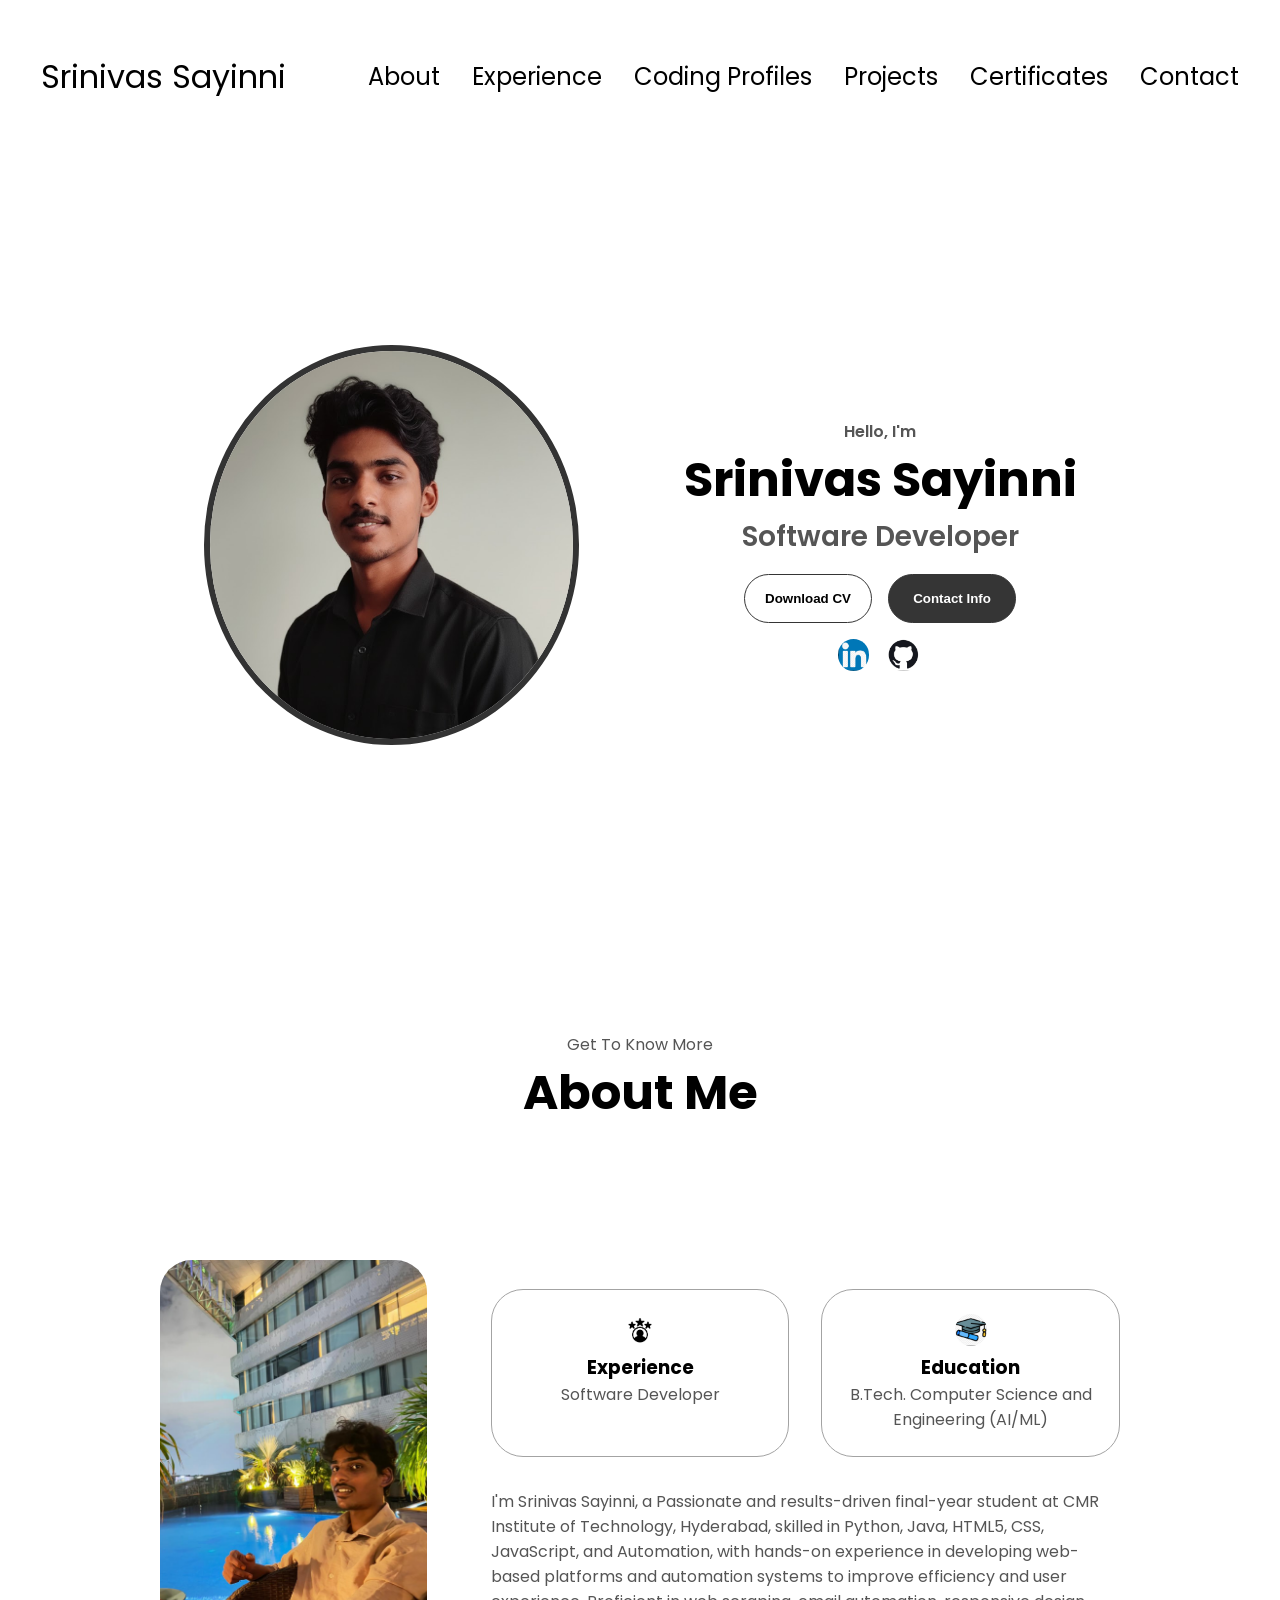
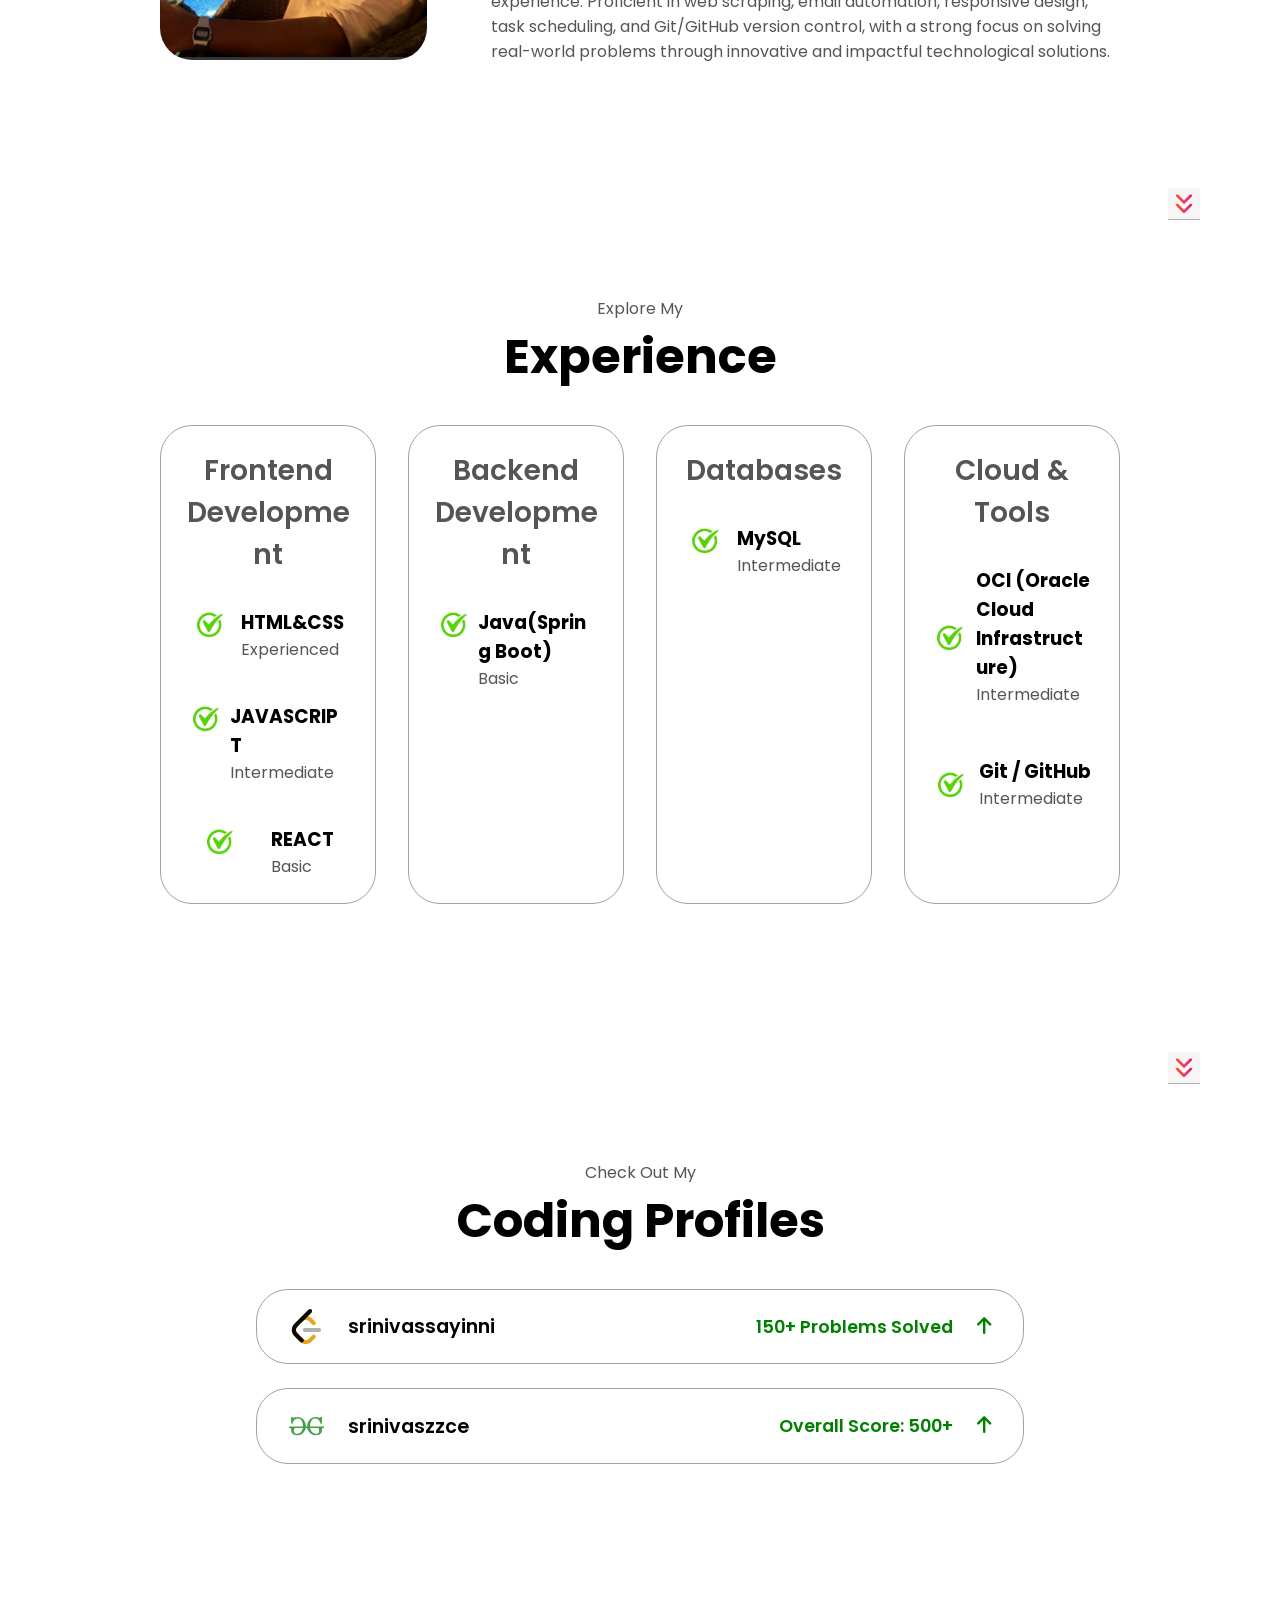
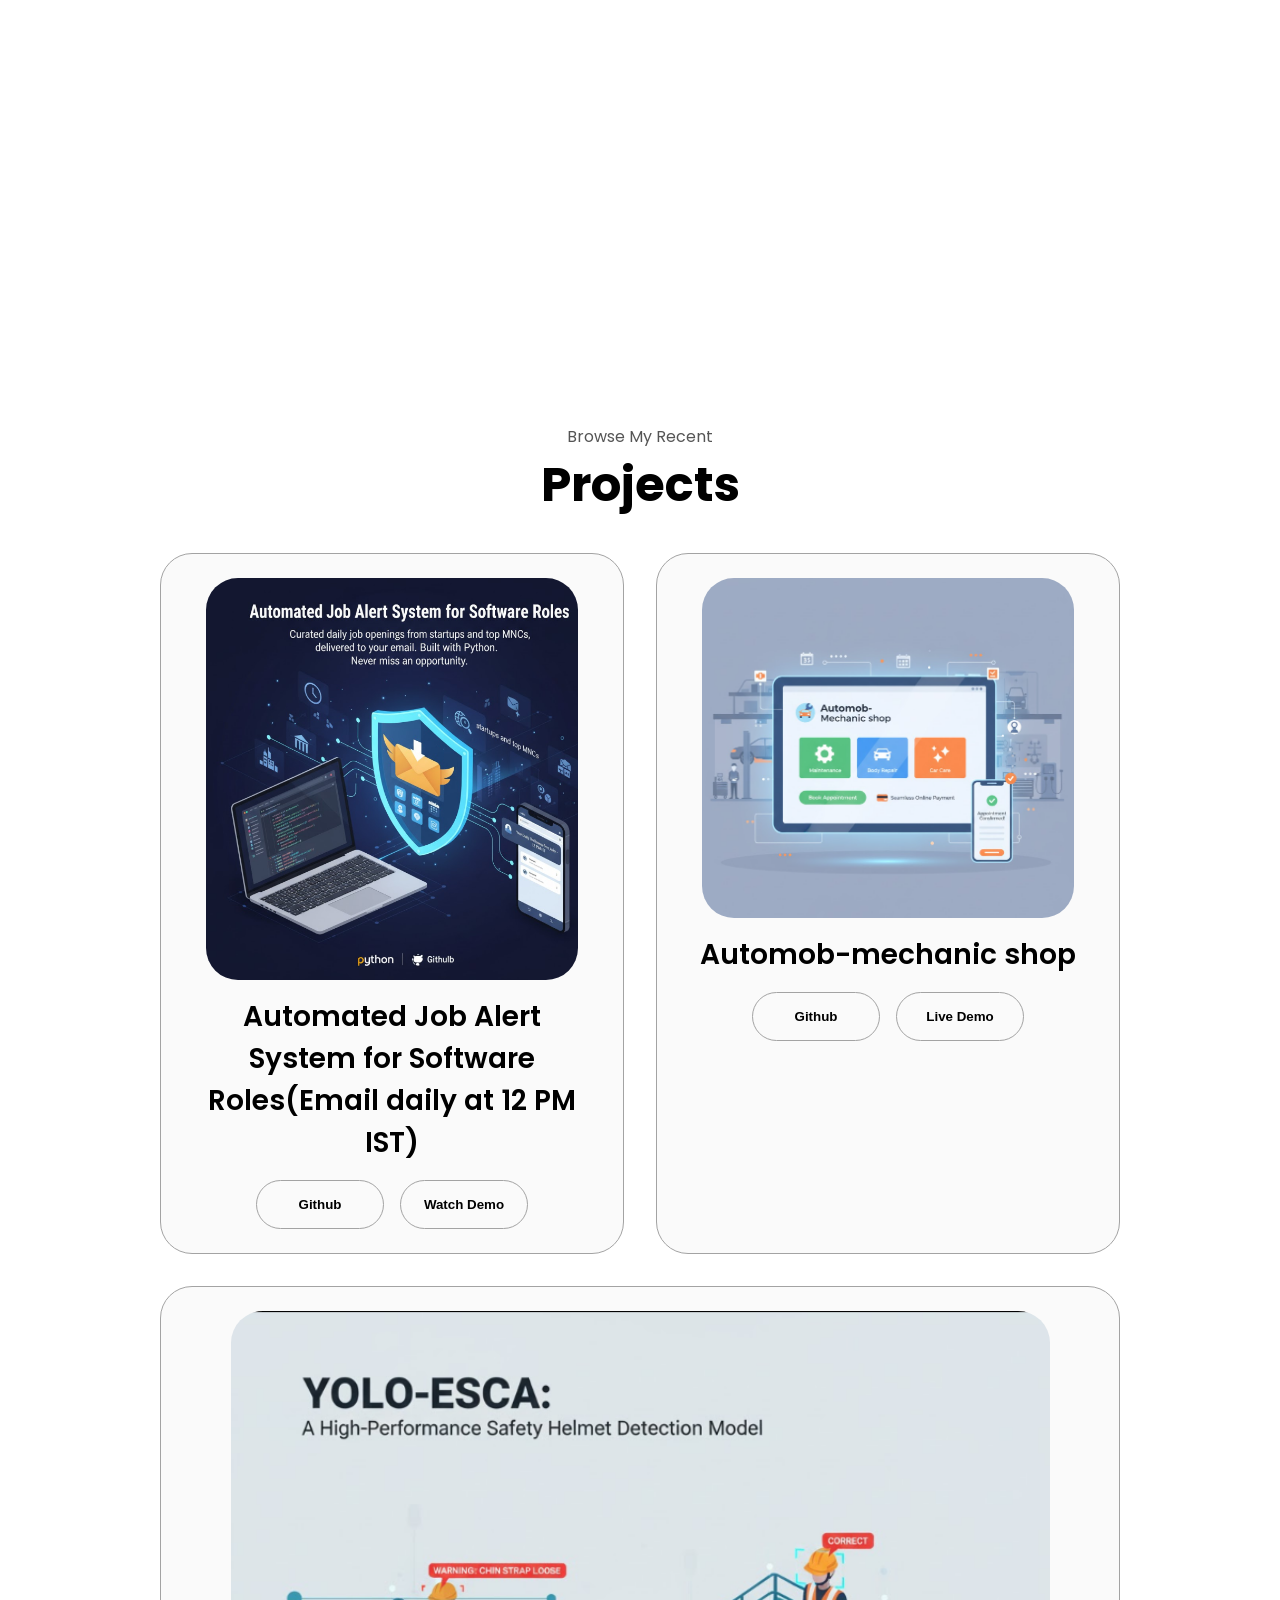
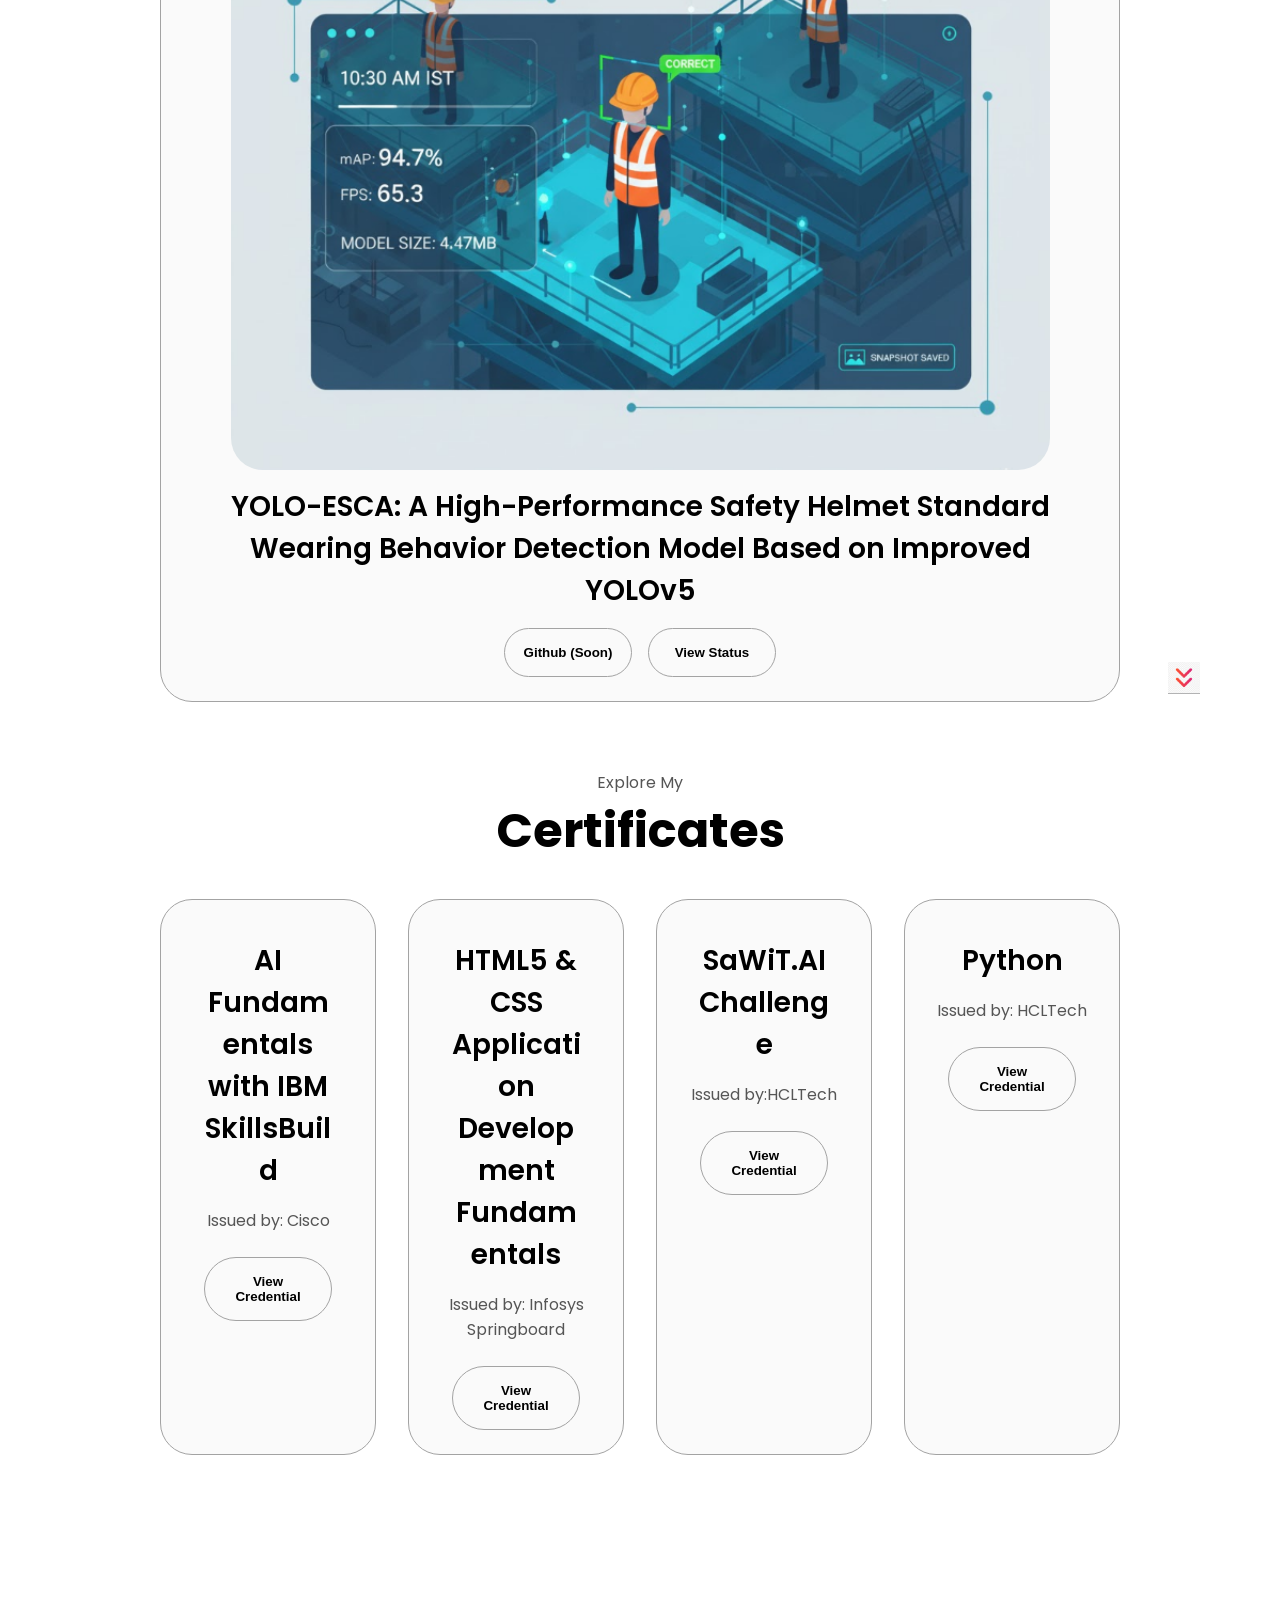
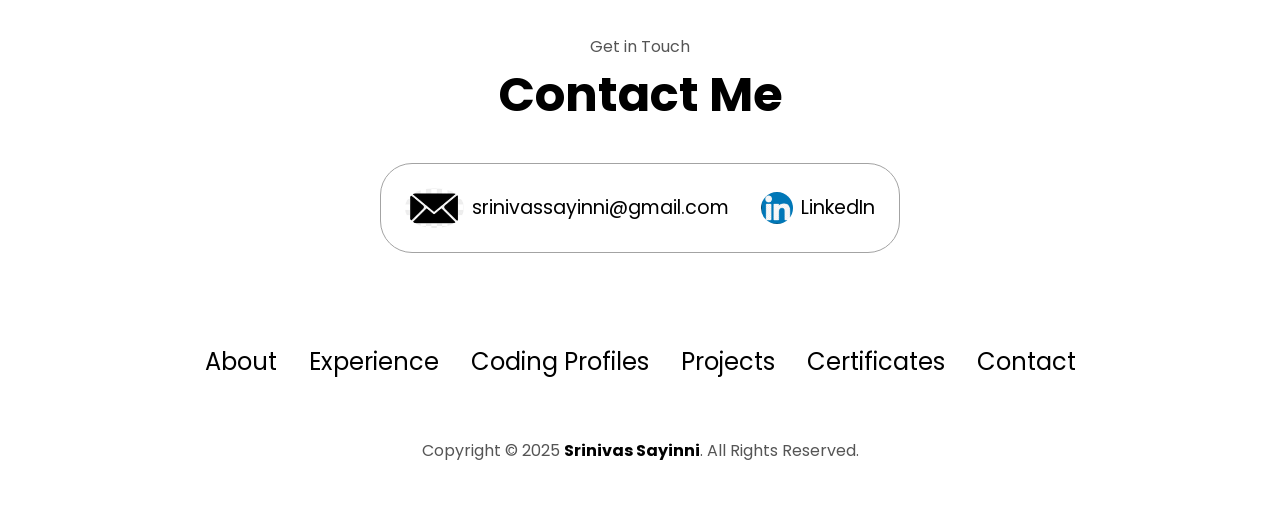
==== portfolio/index.html @ 42f96901 "Add files via upload" ====
<!DOCTYPE html>
<html lang="en">
  <head>
    <meta charset="UTF-8" />
    <meta http-equiv="X-UA-Compatible" content="IE=edge" />
    <meta name="viewport" content="width=device-width, initial-scale=1.0" />
    <title>My Portfolio</title>
    <link rel="stylesheet" href="style2.css" />
    <link rel="stylesheet" href="mediaqueries.css" />
    <link rel="stylesheet" href="https://cdnjs.cloudflare.com/ajax/libs/font-awesome/6.5.0/css/all.min.css">

  </head>
  <body>
    <nav id="desktop-nav">
      <div class="logo">Srinivas Sayinni</div>
      <div>
        <ul class="nav-links">
          <li><a href="#about">About</a></li>
          <li><a href="#experience">Experience</a></li>
          <li><a href="#coding-profiles">Coding Profiles</a></li>
          <li><a href="#projects">Projects</a></li>
          <li><a href="#certificates">Certificates</a></li>
          <li><a href="#contact">Contact</a></li>
        </ul>
      </div>
    </nav>
    <nav id="hamburger-nav">
      <div class="logo">Srinivas Sayinni</div>
      <div class="hamburger-menu">
        <div class="hamburger-icon" onclick="toggleMenu()">
          <span></span>
          <span></span>
          <span></span>
        </div>
        <div class="menu-links">
          <li><a href="#about" onclick="toggleMenu()">About</a></li>
          <li><a href="#experience" onclick="toggleMenu()">Experience</a></li>
          <li><a href="#coding-profiles" onclick="toggleMenu()">Coding Profiles</a></li>
          <li><a href="#projects" onclick="toggleMenu()">Projects</a></li>
          <li><a href="#certificates" onclick="toggleMenu()">Certificates</a></li>
          <li><a href="#contact" onclick="toggleMenu()">Contact</a></li>
        </div>
      </div>
    </nav>
    <section id="profile">
      <div class="section__pic-container">
        <img src="Screenshot 2025-10-25 001905.png" alt="srinivas profile picture" />
      </div>
      <div class="section__text">
        <p class="section__text__p1">Hello, I'm</p>
        <h1 class="title">Srinivas Sayinni</h1>
        <p class="section__text__p2">Software Developer</p>
        <div class="btn-container">
          <button
            class="btn btn-color-2"
            onclick="window.open('Srinivas-Sayinni-FlowCV-Resume-20251031.pdf')"
          >
            Download CV
          </button>
          <button class="btn btn-color-1" onclick="location.href='./#contact'">
            Contact Info
          </button>
        </div>
        <div id="socials-container">
          <img
            src="Screenshot 2025-10-27 161202.png"
            alt="My LinkedIn profile"
            class="icon"
            onclick="location.href='https://www.linkedin.com/in/sayinni-srinivas-aa208a267?lipi=urn%3Ali%3Apage%3Ad_flagship3_profile_view_base_contact_details%3Bvrp1mMTBT726aKRag3FL3Q%3D%3D'"
          />
          <img
            src="Screenshot 2025-10-27 161500.png"
            alt="My Github profile"
            class="icon"
            onclick="location.href='https://github.com/Srinivas800'"
          />
        </div>
      </div>
    </section>
    <section id="about">
      <p class="section__text__p1">Get To Know More</p>
      <h1 class="title">About Me</h1>
      <div class="section-container">
        <div class="section__pic-container">
          <img
            src="Screenshot 2025-10-27 162749.png"
            alt="Profile picture"
            class="about-pic"
          />
        </div>
        <div class="about-details-container">
          <div class="about-containers">
            <div class="details-container">
              <img
                src="Screenshot 2025-10-27 163007.png"
                alt="Experience icon"
                class="icon"
              />
              <h3>Experience</h3>
              <p>Software Developer</p>
            </div>
            <div class="details-container">
              <img
                src="Screenshot 2025-10-27 163330.png"
                alt="Education icon"
                class="icon"
              />
              <h3>Education</h3>
              <p>B.Tech. Computer Science and<br />Engineering (AI/ML)</p>
            </div>
          </div>
          <div class="text-container">
            <p>
             I'm Srinivas Sayinni, a Passionate and results-driven final-year student at CMR Institute of Technology, Hyderabad, skilled in Python, Java, HTML5, CSS, JavaScript, and Automation, with hands-on experience in developing web-based platforms and automation systems to improve efficiency and user experience. Proficient in web scraping, email automation, responsive design, task scheduling, and Git/GitHub version control, with a strong focus on solving real-world problems through innovative and impactful technological solutions.
            </p>
          </div>
        </div>
      </div>
      <img
        src="Screenshot 2025-10-27 163818.png"
        alt="Arrow icon"
        class="icon arrow"
        onclick="location.href='./#experience'"
      />
    </section>
    <section id="experience">
      <p class="section__text__p1">Explore My</p>
      <h1 class="title">Experience</h1>
      <div class="experience-details-container">
        <div class="about-containers">
          <div class="details-container">
            <h2 class="experience-sub-title">Frontend Development</h2>
            <div class="article-container">
              <article>
                <img
                  src="Screenshot 2025-10-27 173720.png"
                  alt="Experience icon"
                  class="icon"
                />
                <div>
                  <h3>HTML&CSS</h3>
                  <p>Experienced</p>
                </div>
              </article>
              <article>
                <img
                  src="Screenshot 2025-10-27 173720.png"
                  alt="Experience icon"
                  class="icon"
                />
                <div>
                  <h3>JAVASCRIPT</h3>
                  <p>Intermediate</p>
                </div>
              </article>
              <article>
                <img
                  src="Screenshot 2025-10-27 173720.png"
                  alt="Experience icon"
                  class="icon"
                />
                <div>
                  <h3>REACT</h3>
                  <p>Basic</p>
                </div>
              </article>
            </div>
          </div>
          <div class="details-container">
            <h2 class="experience-sub-title">Backend Development</h2>
            <div class="article-container">
              <article>
                <img
                  src="Screenshot 2025-10-27 173720.png"
                  alt="Experience icon"
                  class="icon"
                />
                <div>
                  <h3>Java(Spring Boot)</h3>
                  <p>Basic</p>
                </div>
              </article>
              
            </div>
          </div>
           <div class="details-container">
             <h2 class="experience-sub-title">Databases</h2>
             <div class="article-container">
              <article>
                <img
                  src="Screenshot 2025-10-27 173720.png"
                  alt="Experience icon"
                  class="icon"
                />
                <div>
                  <h3>MySQL</h3>
                  <p>Intermediate</p>
                </div>

              </article>

             </div>

           </div>
            <div class="details-container">
              <h2 class="experience-sub-title">Cloud & Tools</h2>
              <div class="article-container">
                <article class="skill">
  <img src="Screenshot 2025-10-27 173720.png" alt="Experience icon" class="icon" />
  <div>
    <h3>OCI (Oracle Cloud Infrastructure)</h3>
    <p>Intermediate</p>
  </div>
</article>

<article class="skill">
  <img src="Screenshot 2025-10-27 173720.png" alt="Experience icon" class="icon" />
  <div>
    <h3>Git / GitHub</h3>
    <p>Intermediate</p>
  </div>
</article>

              </div>


            </div>






        </div>
      </div>
      <img
  src="Screenshot 2025-10-27 163818.png"
  alt="Arrow icon"
  class="icon arrow"
  onclick="location.href='./#coding-profiles'" />
</section>
    </section>
<section id="coding-profiles">
      <p class="section__text__p1">Check Out My</p>
      <h1 class="title">Coding Profiles</h1>

      <div class="coding-profiles-container">
        
        <a
          href="https://leetcode.com/u/srinivassayinni/"
          target="_blank"
          class="profile-link-bar"
        >
          <img
            src="leetcode.svg"
            alt="LeetCode Logo"
            class="profile-logo"
          />
          <span class="profile-username">srinivassayinni</span>
          <span class="profile-stats">150+ Problems Solved</span>
          <i class="fa-solid fa-arrow-up profile-arrow"></i>
        </a>

        <a
          href="https://www.geeksforgeeks.org/user/srinivaszzce/?_gl=1*5f8mcq*_up*MQ..*_gs*MQ..&gclid=CjwKCAjw04HIBhB8EiwA8jGNbc6A4B-740slJcHQUZIAdAp0pl47xeIlxSymfuFcfSFAcvn4_a2u1hoC8xcQAvD_BwE&gbraid=0AAAAAC9yBkDTXtBG65htTOUzq592OKRBI"
          target="_blank"
          class="profile-link-bar"
        >
          <img
            src="icons8-geeksforgeeks-48.png"
            alt="GeeksforGeeks Logo"
            class="profile-logo"
          />
          <span class="profile-username">srinivaszzce</span>
          <span class="profile-stats">Overall Score: 500+</span>
          <i class="fa-solid fa-arrow-up profile-arrow"></i>
        </a>

      </div>
      <img
        src="Screenshot 2025-10-27 163818.png"
        alt="Arrow icon"
        class="icon arrow"
        onclick="location.href='./#projects'"
      />
    </section>

    <section id="projects">
      <p class="section__text__p1">Browse My Recent</p>
      <h1 class="title">Projects</h1>
      <div class="experience-details-container">
        <div class="about-containers">
          <div class="details-container color-container">
            <div class="article-container">
              <img
                src="Screenshot 2025-10-27 175337.png"
                alt="Project 1"
                class="project-img"
              />
            </div>
            <h2 class="experience-sub-title project-title">Automated Job Alert System for Software Roles(Email daily at 12 PM IST)</h2>
            <div class="btn-container">
              <button
                class="btn btn-color-2 project-btn"
                onclick="location.href='https://github.com/Srinivas800/daily-job-email'"
              >
                Github
              </button>
              <button
  class="btn btn-color-2 project-btn"
  onclick="window.open('https://youtu.be/PjhM1kWfIXM')"
>
  Watch Demo
</button>
            </div>
          </div>
          <div class="details-container color-container">
            <div class="article-container">
              <img
                src="Screenshot 2025-10-27 180204.png"
                alt="Project 2"
                class="project-img"
              />
            </div>
            <h2 class="experience-sub-title project-title">Automob-mechanic shop</h2>
            <div class="btn-container">
              <button
                class="btn btn-color-2 project-btn"
                onclick="location.href='https://github.com/Srinivas800/Automob-Mechanic'"
              >
                Github
              </button>
              <button
                class="btn btn-color-2 project-btn"
                onclick="location.href='https://automob-shop.netlify.app/'"
              >
                Live Demo
              </button>
            </div>
          </div>
          <div class="details-container color-container">
  <div class="article-container">
    <img
      src="Screenshot 2025-10-27 181215.png"
      alt="Project 3"
      class="project-img"
    />
  </div>
  <h2 class="experience-sub-title project-title">YOLO-ESCA: A High-Performance Safety Helmet
 Standard Wearing Behavior Detection Model
 Based on Improved YOLOv5</h2>
  <div class="btn-container">
    <button
      class="btn btn-color-2 project-btn"
      onclick="location.href='https'" >
      Github (Soon)
    </button>
    <button
      class="btn btn-color-2 project-btn"
      onclick="openImageModal('workInProgressModal')" >
      View Status
    </button>
  </div>
</div>
        </div>
      </div>
      <img
  src="Screenshot 2025-10-27 163818.png"
  alt="Arrow icon"
  class="icon arrow"
  onclick="location.href='./#certificates'" />
</section>
<section id="certificates">
      <p class="section__text__p1">Explore My</p>
      <h1 class="title">Certificates</h1>
      <div class="experience-details-container">
        <div class="about-containers">
          
          <div class="details-container color-container">
            <div class="article-container">
              </div>
            <h2 class="experience-sub-title project-title">AI Fundamentals with IBM SkillsBuild</h2>
            <p style="text-align: center; margin-bottom: 1.5rem;">
              Issued by: Cisco
            </p>
            <div class="btn-container">
              <button
                class="btn btn-color-2 project-btn"
                onclick="location.href='https://www.credly.com/badges/d2aa590c-e453-4258-99fe-dd035c49b0a5/public_url'"
              >
                View Credential
              </button>
            </div>
          </div>
          <div class="details-container color-container">
  <div class="article-container">
  </div>
  <h2 class="experience-sub-title project-title">HTML5 & CSS Application Development Fundamentals</h2>
  <p style="text-align: center; margin-bottom: 1.5rem;">
    Issued by: Infosys Springboard
  </p>
  <div class="btn-container">
    <button
      class="btn btn-color-2 project-btn"
      onclick="openImageModal('infosysCertModal')"
    >
      View Credential
    </button>
  </div>
</div>
<div class="details-container color-container">
  <div class="article-container">
    </div>
  <h2 class="experience-sub-title project-title">SaWiT.AI Challenge</h2>
  <p style="text-align: center; margin-bottom: 1.5rem;">
    Issued by:HCLTech
  </p>
  <div class="btn-container">
    <button
      class="btn btn-color-2 project-btn"
      onclick="location.href='https://www.guvi.in/share-certificate/253c7995U7h1yW017P'"
    >
      View Credential
    </button>
  </div>
</div>
<div class="details-container color-container">
  <div class="article-container">
    </div>
  <h2 class="experience-sub-title project-title">Python</h2>
  <p style="text-align: center; margin-bottom: 1.5rem;">
    Issued by: HCLTech
  </p>
  <div class="btn-container">
    <button
      class="btn btn-color-2 project-btn"
      onclick="location.href='https://www.guvi.in/share-certificate/720365d714sP6uBI17'"
    >
      View Credential
    </button>
  </div>
</div>

          </div>
      </div>
      <img
        src="Screenshot 2025-10-27 163818.png"
        alt="Arrow icon"
        class="icon arrow"
        onclick="location.href='./#contact'"
      />
    </section>
   

    <section id="contact">
      <p class="section__text__p1">Get in Touch</p>
      <h1 class="title">Contact Me</h1>
      <div class="contact-info-upper-container">
        <div class="contact-info-container">
          <img
            src="Screenshot 2025-10-27 181519.png"
            alt="Email icon"
            class="icon contact-icon email-icon"
          />
          <p><a href="mailto:srinivassayinni@gmail.com">srinivassayinni@gmail.com</a></p>
        </div>
        <div class="contact-info-container">
          <img
            src="Screenshot 2025-10-27 161202.png"
            alt="LinkedIn icon"
            class="icon contact-icon"
          />
          <p><a href="https://www.linkedin.com/in/sayinni-srinivas-aa208a267?lipi=urn%3Ali%3Apage%3Ad_flagship3_profile_view_base_contact_details%3B%2FcKUwpYAQwqpK2ZQStfKMw%3D%3D">LinkedIn</a></p>
        </div>
      </div>
    </section>
    <div id="imageModal" class="modal-overlay">
  <span class="close-btn" onclick="closeImageModal()">&times;</span>
  <div class="modal-content">
    
    <img id="infosysCertModal" class="modal-image" src="Screenshot 2025-10-28 001328.png" alt="Infosys Certificate">
    <img id="workInProgressModal" class="modal-image" src="Screenshot 2025-10-28 011731.png" alt="Work In Progress">
    
    </div>
</div>
    <footer>
      <nav>
        <div class="nav-links-container">
          <ul class="nav-links">
            <li><a href="#about">About</a></li>
            <li><a href="#experience">Experience</a></li>
            <li><a href="#coding-profiles">Coding Profiles</a></li>
            <li><a href="#projects">Projects</a></li>
            <li><a href="#certificates">Certificates</a></li>
            <li><a href="#contact">Contact</a></li>
          </ul>
        </div>
      </nav>
      <p>Copyright © 2025 <span class="highlight-name">Srinivas Sayinni</span>. All Rights Reserved.</p>
    </footer>
    <script src="script.js"></script>
  </body>
</html>
---- portfolio/style2.css ----
/* GENERAL */

@import url("https://fonts.googleapis.com/css2?family=Poppins:wght@300;400;500;600&display=swap");

* {
  margin: 0;
  padding: 0;
}

body {
  font-family: "Poppins", sans-serif;
}

html {
  scroll-behavior: smooth;
}

p {
  color: rgb(85, 85, 85);
}

/* TRANSITION */

a,
.btn {
  transition: all 300ms ease;
}

/* DESKTOP NAV */

nav,
.nav-links {
  display: flex;
}

nav {
  justify-content: space-around;
  align-items: center;
  height: 17vh;
}

.nav-links {
  gap: 2rem;
  list-style: none;
  font-size: 1.5rem;
}

a {
  color: black;
  text-decoration: none;
  text-decoration-color: white;
}

a:hover {
  color: grey;
  text-decoration: underline;
  text-underline-offset: 1rem;
  text-decoration-color: rgb(181, 181, 181);
}

.logo {
  font-size: 2rem;
}

.logo:hover {
  cursor: default;
}

/* HAMBURGER MENU */

#hamburger-nav {
  display: none;
}

.hamburger-menu {
  position: relative;
  display: inline-block;
}

.hamburger-icon {
  display: flex;
  flex-direction: column;
  justify-content: space-between;
  height: 24px;
  width: 30px;
  cursor: pointer;
}

.hamburger-icon span {
  width: 100%;
  height: 2px;
  background-color: black;
  transition: all 0.3 ease-in-out;
}

.menu-links {
  position: absolute;
  top: 100%;
  right: 0;
  background-color: white;
  width: fit-content;
  max-height: 0;
  overflow: hidden;
  transition: all 0.3 ease-in-out;
}

.menu-links a {
  display: block;
  padding: 10px;
  text-align: center;
  font-size: 1.5rem;
  color: black;
  text-decoration: none;
  transition: all 0.3 ease-in-out;
}

.menu-links li {
  list-style: none;
}

.menu-links.open {
  max-height: 300px;
}

.hamburger-icon.open span:first-child {
  transform: rotate(45deg) translate(10px, 5px);
}

.hamburger-icon.open span:nth-child(2) {
  opacity: 0;
}

.hamburger-icon.open span:last-child {
  transform: rotate(-45deg) translate(10px, -5px);
}

.hamburger-icon span:first-child {
  transform: none;
}

.hamburger-icon span:first-child {
  opacity: 1;
}

.hamburger-icon span:first-child {
  transform: none;
}

/* SECTIONS */

section {
  padding-top: 4vh;
  height: 96vh;
  margin: 0 10rem;
  box-sizing: border-box;
  min-height: fit-content;
}

.section-container {
  display: flex;
}

/* PROFILE SECTION */

#profile {
  display: flex;
  justify-content: center;
  gap: 5rem;
  height: 80vh;
}

.section__pic-container {
  display: flex;
  height: 400px;
  width: 400px;
  margin: auto 0;
}

.section__text {
  align-self: center;
  text-align: center;
}

.section__text p {
  font-weight: 600;
}

.section__text__p1 {
  text-align: center;
}

.section__text__p2 {
  font-size: 1.75rem;
  margin-bottom: 1rem;
}

.title {
  font-size: 3rem;
  text-align: center;
}

#socials-container {
  display: flex;
  justify-content: center;
  margin-top: 1rem;
  gap: 1rem;
}

/* ICONS */

.icon {
  cursor: pointer;
  height: 2rem;
}

/* BUTTONS */

.btn-container {
  display: flex;
  justify-content: center;
  gap: 1rem;
}

.btn {
  font-weight: 600;
  transition: all 300ms ease;
  padding: 1rem;
  width: 8rem;
  border-radius: 2rem;
}

.btn-color-1,
.btn-color-2 {
  border: rgb(53, 53, 53) 0.1rem solid;
}

.btn-color-1:hover,
.btn-color-2:hover {
  cursor: pointer;
}

.btn-color-1,
.btn-color-2:hover {
  background: rgb(53, 53, 53);
  color: white;
}

.btn-color-1:hover {
  background: rgb(0, 0, 0);
}

.btn-color-2 {
  background: none;
}

.btn-color-2:hover {
  border: rgb(255, 255, 255) 0.1rem solid;
}

.btn-container {
  gap: 1rem;
}

/* ABOUT SECTION */

#about {
  position: relative;
}

.about-containers {
  gap: 2rem;
  margin-bottom: 2rem;
  margin-top: 2rem;
}

.about-details-container {
  justify-content: center;
  flex-direction: column;
}

.about-containers,
.about-details-container {
  display: flex;
}

.about-pic {
  border-radius: 2rem;
}

.arrow {
  position: absolute;
  right: -5rem;
  bottom: 2.5rem;
}

.details-container {
  padding: 1.5rem;
  flex: 1;
  background: white;
  border-radius: 2rem;
  border: rgb(53, 53, 53) 0.1rem solid;
  border-color: rgb(163, 163, 163);
  text-align: center;
  overflow-wrap: break-word;
  word-wrap: break-word;
  word-break: break-word;
}

.section-container {
  gap: 4rem;
  height: 80%;
}

.section__pic-container {
  height: 400px;
  width: 400px;
  margin: auto 0;
  border-radius: 50%;
}

/* EXPERIENCE SECTION */

#experience {
  position: relative;
}

.experience-sub-title {
  color: rgb(85, 85, 85);
  font-weight: 600;
  font-size: 1.75rem;
  margin-bottom: 2rem;
}

.experience-details-container {
  display: flex;
  justify-content: center;
  flex-direction: column;
}

.article-container {
  display: flex;
  text-align: initial;
  flex-wrap: wrap;
  flex-direction: row;
  gap: 2.5rem;
  justify-content: space-around;
}

article {
  display: flex;
  width: 10rem;
  justify-content: space-around;
  gap: 0.5rem;
}

article .icon {
  cursor: default;
}

/* PROJECTS SECTION */

#projects {
  position: relative;
}

.color-container {
  border-color: rgb(163, 163, 163);
  background: rgb(250, 250, 250);
}

.project-img {
  border-radius: 2rem;
  width: 90%;
  height: 90%;
}

.project-title {
  margin: 1rem;
  color: black;
}

.project-btn {
  color: black;
  border-color: rgb(163, 163, 163);
}

/* CONTACT */

#contact {
  display: flex;
  justify-content: center;
  flex-direction: column;
  height: 70vh;
}

.contact-info-upper-container {
  display: flex;
  justify-content: center;
  border-radius: 2rem;
  border: rgb(53, 53, 53) 0.1rem solid;
  border-color: rgb(163, 163, 163);
  background: (250, 250, 250);
  margin: 2rem auto;
  padding: 0.5rem;
}

.contact-info-container {
  display: flex;
  align-items: center;
  justify-content: center;
  gap: 0.5rem;
  margin: 1rem;
}

.contact-info-container p {
  font-size: larger;
}

.contact-icon {
  cursor: default;
}

.email-icon {
  height: 2.5rem;
}

/* FOOTER SECTION */

footer {
  height: 26vh;
  margin: 0 1rem;
}

footer p {
  text-align: center;
}
.skill {
  display: flex;
  align-items: center;
  gap: 10px;
  margin-bottom: 10px;
}
.skill h3,
.skill p {
  text-align: left;
  flex-wrap: wrap;
  max-width: 100%;
}
.highlight-name {
  color: black;
  font-weight: bold;
}
/* --- Makes Profile Pictures Circular --- */

/* This targets your main profile picture in the hero section */
#profile .section__pic-container img {
  border-radius: 50%;
  object-fit: cover;
}

/* This targets the picture in your "About Me" section */


/* --- Makes Icons Circular --- */

/* This targets the LinkedIn/GitHub icons under your name */
#socials-container .icon {
  border-radius: 50%;
}

/* This targets the Email/LinkedIn icons in the "Contact Me" section */
.contact-info-container .icon {
  border-radius: 50%;
}

/* This targets the small icons for Experience and Education
in your "About Me" section. You can remove this
block if you want to keep them square.
*/
#about .details-container .icon {
  border-radius: 50%;
}
/* --- Makes ONLY the main profile picture circular --- */
#profile .section__pic-container img {
  border-radius: 50%;
  object-fit: cover;
  border: 6px solid #333; /* Example: 4px thick, solid, dark grey border */
}

/* --- Image Modal Styles --- */
.modal-overlay {
  position: fixed; /* Sits on top of the page */
  z-index: 1000;
  left: 0;
  top: 0;
  width: 100%;
  height: 100%;
  background-color: rgba(0, 0, 0, 0.85); /* Black backdrop */
  display: none; /* Hidden by default */
  justify-content: center;
  align-items: center;
  overflow: auto; 
}

.modal-content {
  position: relative;
  margin: auto;
  max-width: 85%;
  max-height: 85%;
}

.modal-image {
  width: 100%;
  height: auto;
  max-width: 80vw; /* Max 80% of viewport width */
  max-height: 80vh; /* Max 80% of viewport height */
  object-fit: contain;
  display: none; /* Hide all images by default */
}

/* The Close Button */
.close-btn {
  position: absolute;
  top: 15px;
  right: 35px;
  color: #f1f1f1;
  font-size: 40px;
  font-weight: bold;
  cursor: pointer;
  z-index: 1001;
}

.close-btn:hover {
  color: #bbb;
}
/* --- Coding Profiles Section --- */
.coding-profiles-container {
  width: 80%;
  margin: 0 auto;
  padding-top: 2rem;
}

.profile-link-bar {
  display: flex;
  align-items: center;
  padding: 1.2rem 2rem; /* Made padding a bit smaller */
  margin-bottom: 1.5rem;
  border: 1px solid rgb(163, 163, 163);
  border-radius: 2rem;
  background: white;
  text-decoration: none;
  color: black;
  transition: all 0.3s ease;
}

.profile-link-bar:hover {
  background: rgb(240, 240, 240);
  border-color: black;
  transform: translateY(-5px);
  box-shadow: 0 4px 8px rgba(0, 0, 0, 0.1);
}

.profile-logo {
  height: 35px; /* Adjusted logo size */
  width: auto;
  margin-right: 1.5rem;
}

.profile-username {
  font-size: 1.2rem; /* Adjusted font size */
  font-weight: 600;
}

.profile-stats {
  font-size: 1.1rem;
  color: #008000; /* Green color for stats */
  margin-left: auto; /* Pushes stats to the right */
  margin-right: 1.5rem;
  font-weight: 600;
}

.profile-arrow {
  font-size: 1.2rem;
  color: #008000; /* Green color for arrow */
}
---- portfolio/mediaqueries.css ----
@media screen and (max-width: 1400px) {
    #profile {
      height: 83vh;
      margin-bottom: 6rem;
    }
    .about-containers {
      flex-wrap: wrap;
    }
    #contact,
    #projects {
      height: fit-content;
    }
  }
  
  @media screen and (max-width: 1200px) {
    #desktop-nav {
      display: none;
    }
    #hamburger-nav {
      display: flex;
    }
    #experience,
    .experience-details-container {
      margin-top: 2rem;
    }
    #profile,
    .section-container {
      display: block;
      border-radius: 50%;
    }
    .arrow {
      display: none;
    }
    section,
    .section-container {
      height: fit-content;
    }
    section {
      margin: 0 5%;
    }
    .section__pic-container {
      width: 275px;
      height: 275px;
      margin: 0 auto 2rem;
      border-radius: 50%;
    }
    .about-containers {
      margin-top: 0;
    }
  }
  
  @media screen and (max-width: 600px) {
    #contact,
    footer {
      height: 40vh;
    }
    #profile {
      height: 83vh;
      margin-bottom: 0;
    }
    article {
      font-size: 1rem;
    }
    footer nav {
      height: fit-content;
      margin-bottom: 2rem;
    }
    .about-containers,
    .contact-info-upper-container,
    .btn-container {
      flex-wrap: wrap;
    }
    .contact-info-container {
      margin: 0;
    }
    .contact-info-container p,
    .nav-links li a {
      font-size: 1rem;
    }
    .experience-sub-title {
      font-size: 1.25rem;
    }
    .logo {
      font-size: 1.5rem;
    }
    .nav-links {
      flex-direction: column;
      gap: 0.5rem;
      text-align: center;
    }
    .section__pic-container {
      width: auto;
      height: 46vw;
      justify-content: center;
      border-radius: 50%;
    }
    .section__text__p2 {
      font-size: 1.25rem;
    }
    .title {
      font-size: 2rem;
    }
    .text-container {
      text-align: justify;
    }
  }
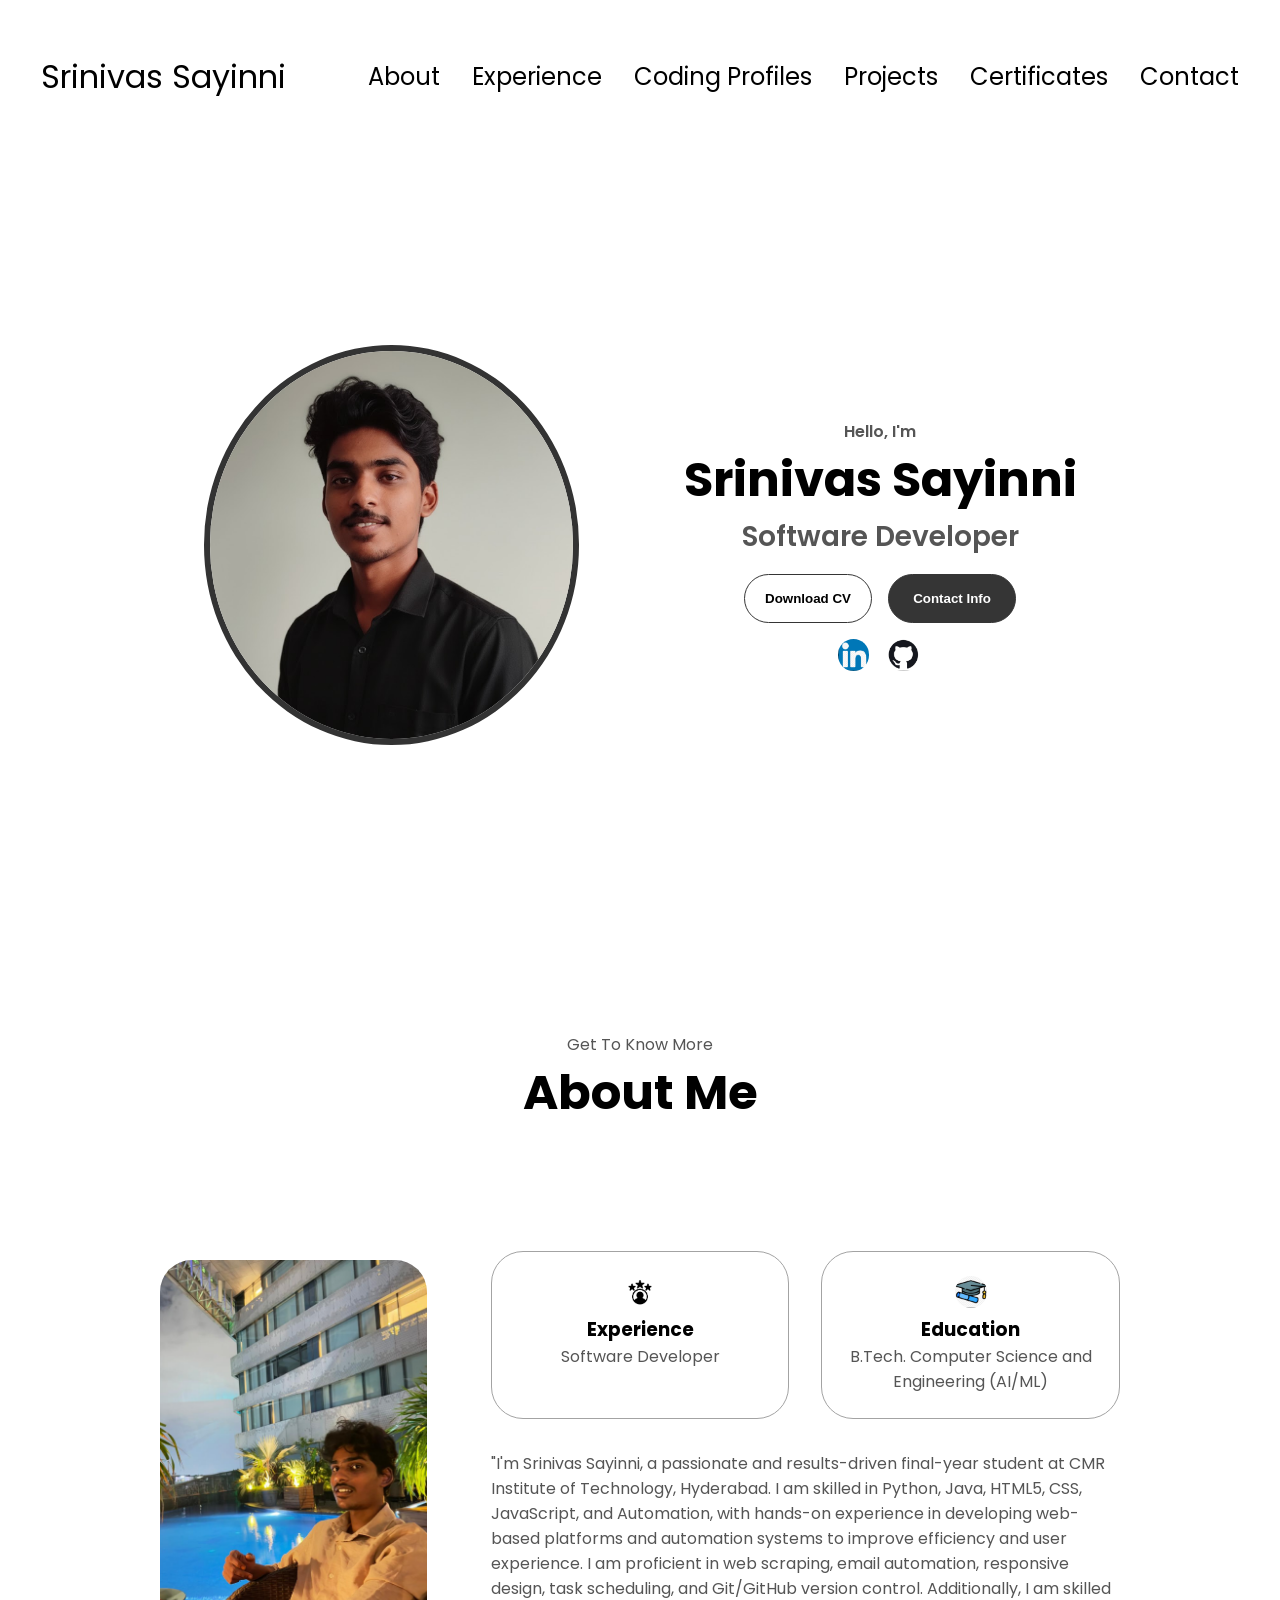
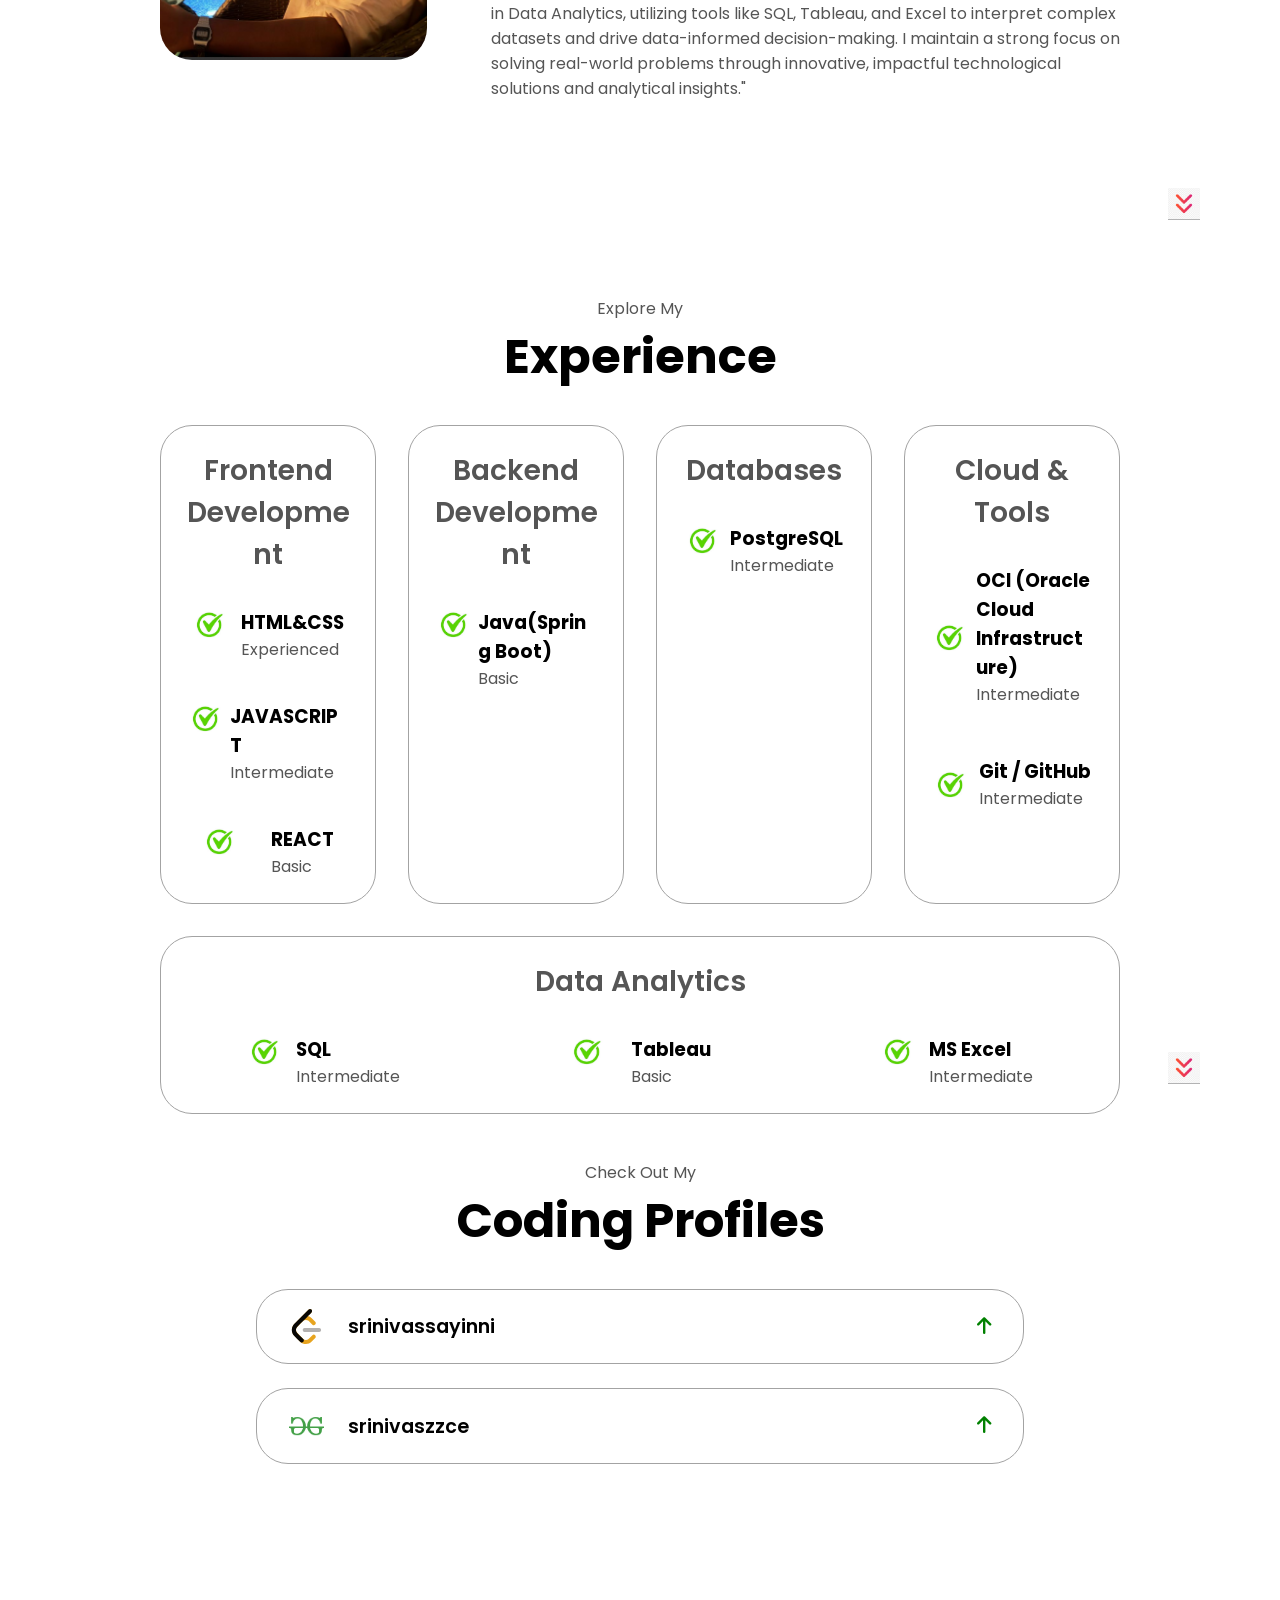
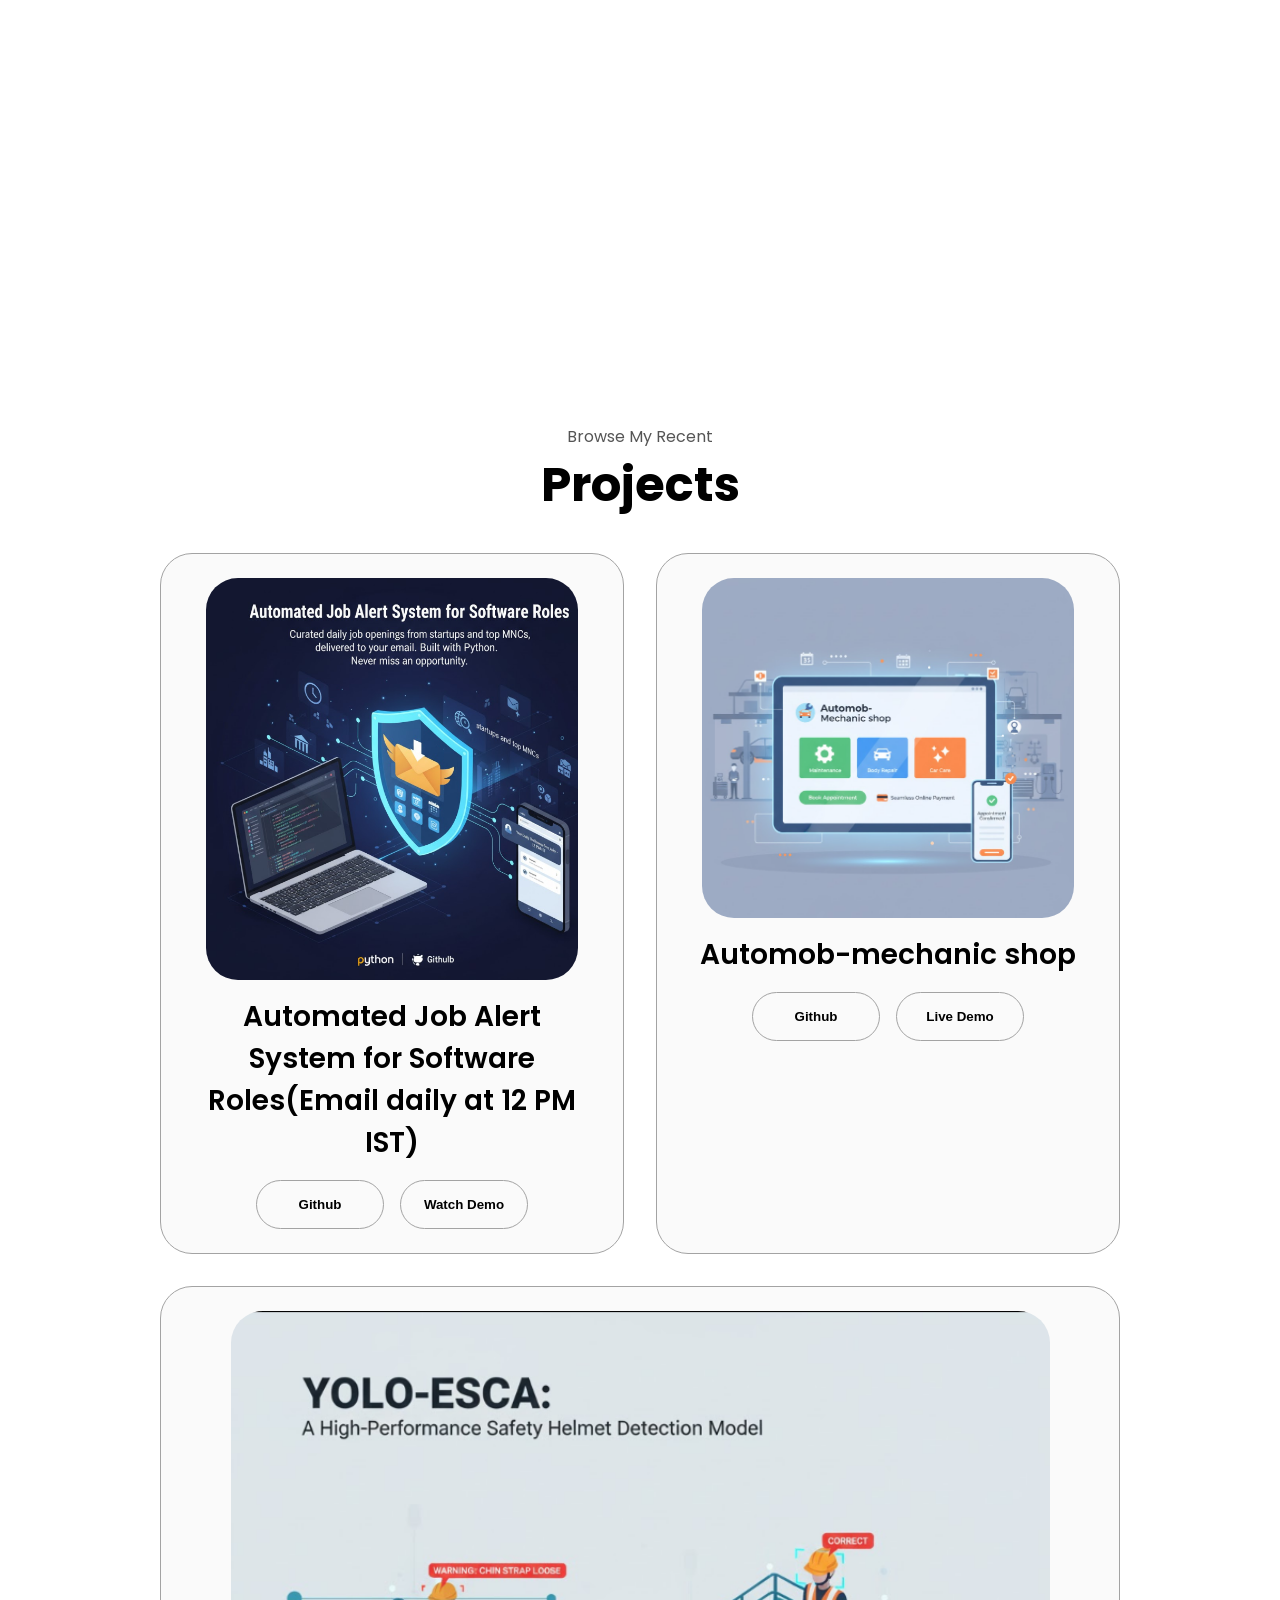
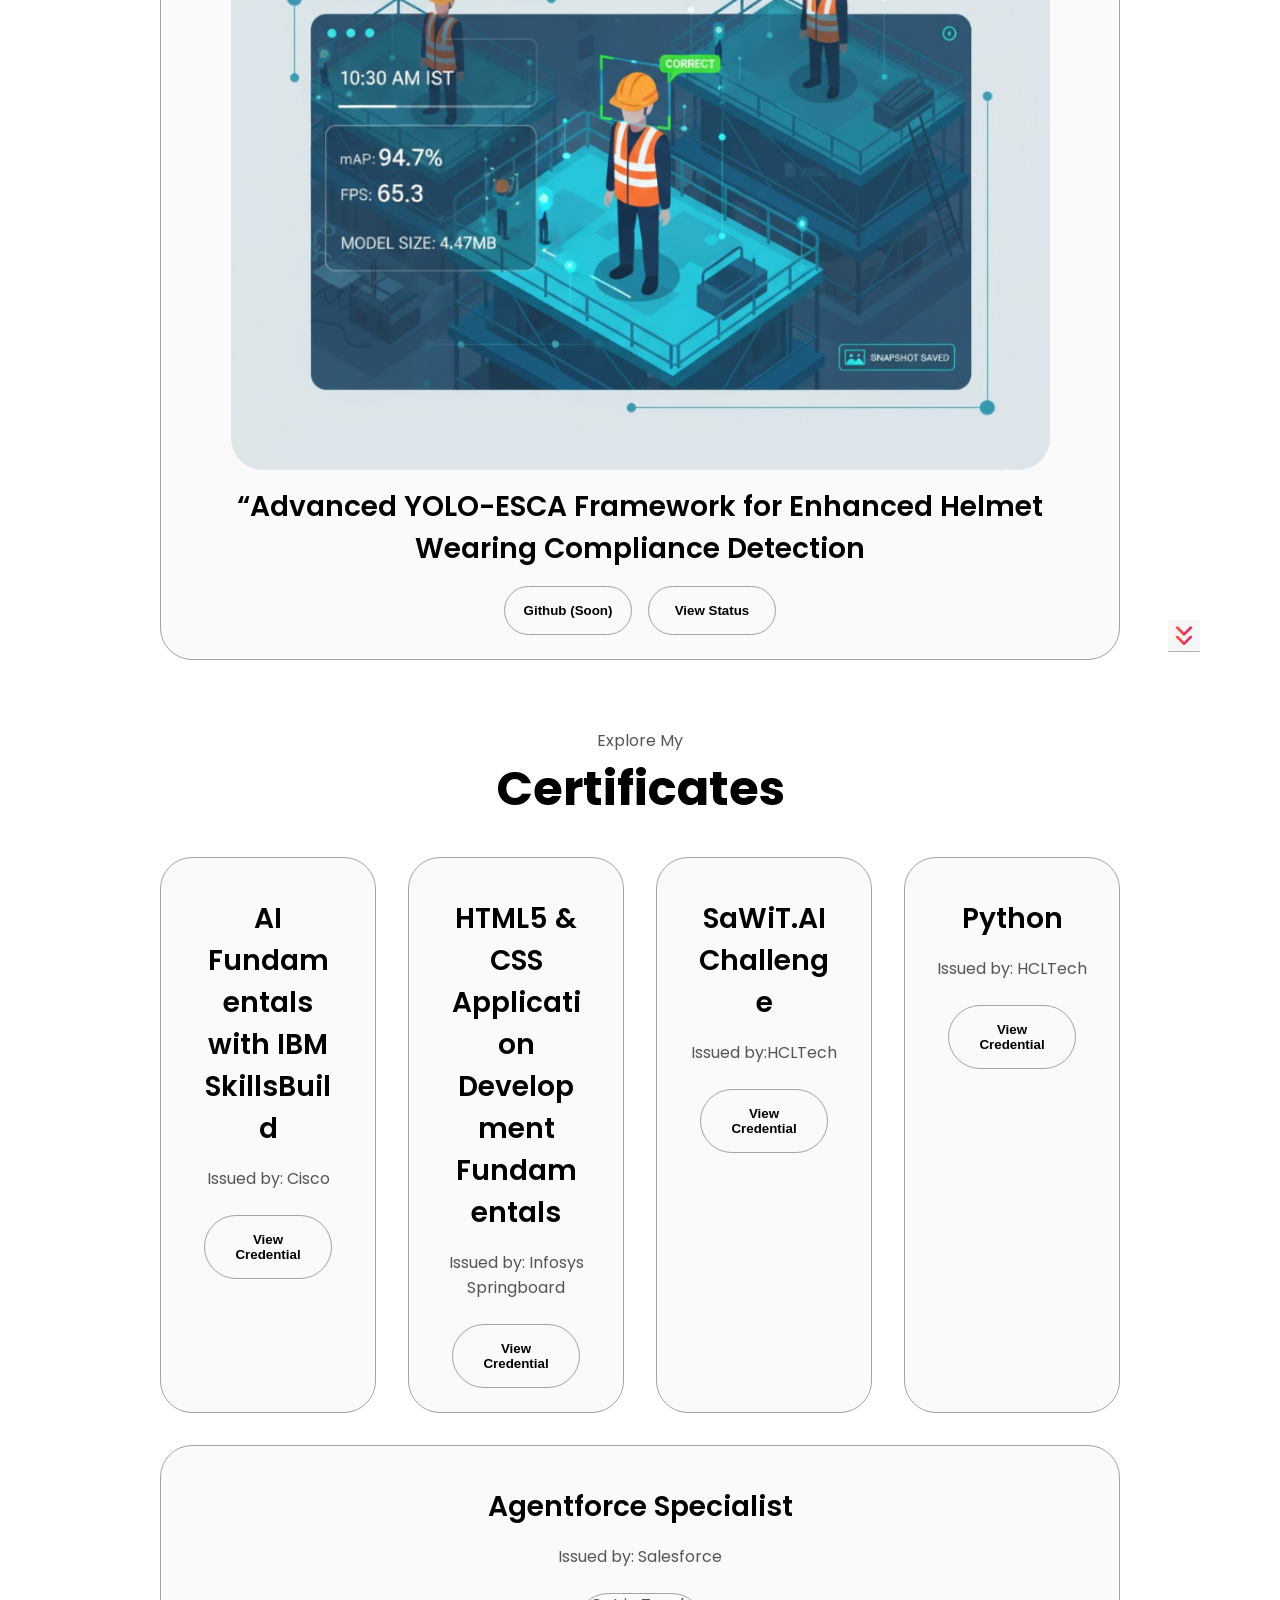
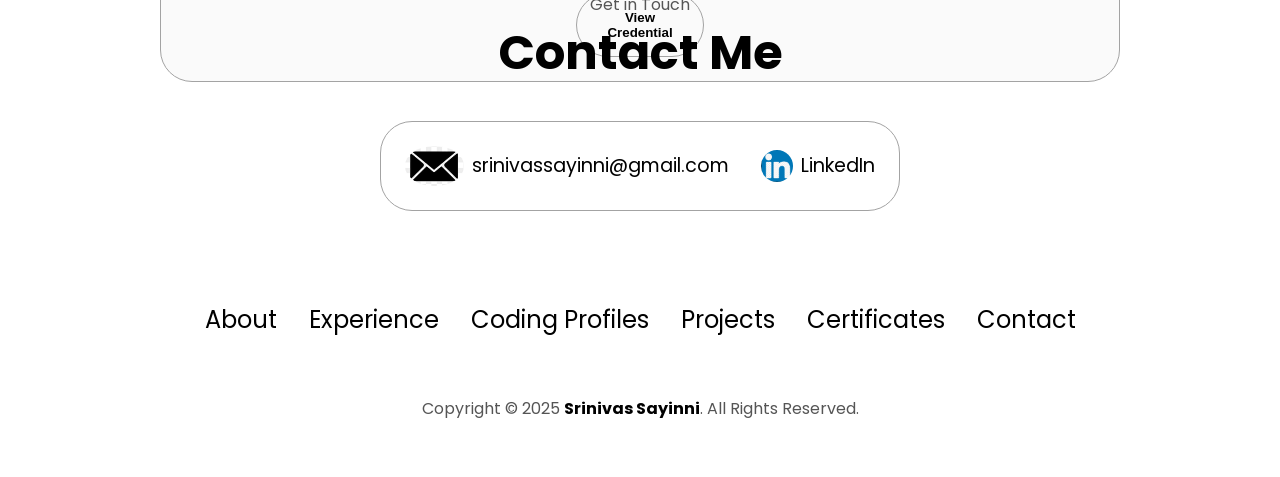
==== commit 711c0f9e: "Update print statement from 'Hello' to 'Goodbye'" ====
--- a/portfolio/index.html
+++ b/portfolio/index.html
@@ -111,8 +111,9 @@
           </div>
           <div class="text-container">
             <p>
-             I'm Srinivas Sayinni, a Passionate and results-driven final-year student at CMR Institute of Technology, Hyderabad, skilled in Python, Java, HTML5, CSS, JavaScript, and Automation, with hands-on experience in developing web-based platforms and automation systems to improve efficiency and user experience. Proficient in web scraping, email automation, responsive design, task scheduling, and Git/GitHub version control, with a strong focus on solving real-world problems through innovative and impactful technological solutions.
-            </p>
+              "I'm Srinivas Sayinni, a passionate and results-driven final-year student at CMR Institute of Technology, Hyderabad. I am skilled in Python, Java, HTML5, CSS, JavaScript, and Automation, with hands-on experience in developing web-based platforms and automation systems to improve efficiency and user experience.
+
+I am proficient in web scraping, email automation, responsive design, task scheduling, and Git/GitHub version control. Additionally, I am skilled in Data Analytics, utilizing tools like SQL, Tableau, and Excel to interpret complex datasets and drive data-informed decision-making. I maintain a strong focus on solving real-world problems through innovative, impactful technological solutions and analytical insights."            </p>
           </div>
         </div>
       </div>
@@ -193,7 +194,7 @@
                   class="icon"
                 />
                 <div>
-                  <h3>MySQL</h3>
+                  <h3>PostgreSQL</h3>
                   <p>Intermediate</p>
                 </div>
 
@@ -225,12 +226,38 @@
 
 
             </div>
-
-
-
-
-
-
+           
+
+
+
+
+
+<div class="details-container">
+  <h2 class="experience-sub-title">Data Analytics</h2>
+  <div class="article-container">
+    <article>
+      <img src="Screenshot 2025-10-27 173720.png" alt="Experience icon" class="icon" />
+      <div>
+        <h3>SQL</h3>
+        <p>Intermediate</p>
+      </div>
+    </article>
+    <article>
+      <img src="Screenshot 2025-10-27 173720.png" alt="Experience icon" class="icon" />
+      <div>
+        <h3>Tableau</h3>
+        <p>Basic</p>
+      </div>
+    </article>
+    <article>
+      <img src="Screenshot 2025-10-27 173720.png" alt="Experience icon" class="icon" />
+      <div>
+        <h3>MS Excel</h3>
+        <p>Intermediate</p>
+      </div>
+    </article>
+  </div>
+</div>
         </div>
       </div>
       <img
@@ -257,7 +284,7 @@
             class="profile-logo"
           />
           <span class="profile-username">srinivassayinni</span>
-          <span class="profile-stats">150+ Problems Solved</span>
+          <span class="profile-stats"></span>
           <i class="fa-solid fa-arrow-up profile-arrow"></i>
         </a>
 
@@ -272,7 +299,7 @@
             class="profile-logo"
           />
           <span class="profile-username">srinivaszzce</span>
-          <span class="profile-stats">Overall Score: 500+</span>
+          <span class="profile-stats"></span>
           <i class="fa-solid fa-arrow-up profile-arrow"></i>
         </a>
 
@@ -346,9 +373,8 @@
       class="project-img"
     />
   </div>
-  <h2 class="experience-sub-title project-title">YOLO-ESCA: A High-Performance Safety Helmet
- Standard Wearing Behavior Detection Model
- Based on Improved YOLOv5</h2>
+  <h2 class="experience-sub-title project-title">“Advanced YOLO-ESCA Framework for Enhanced
+Helmet Wearing Compliance Detection</h2>
   <div class="btn-container">
     <button
       class="btn btn-color-2 project-btn"
@@ -440,7 +466,22 @@
     </button>
   </div>
 </div>
-
+<div class="details-container color-container">
+  <div class="article-container">
+  </div>
+  <h2 class="experience-sub-title project-title">Agentforce Specialist</h2>
+  <p style="text-align: center; margin-bottom: 1.5rem;">
+    Issued by: Salesforce
+  </p>
+  <div class="btn-container">
+    <button
+      class="btn btn-color-2 project-btn"
+      onclick="openImageModal('AgentcertModal')"
+    >
+      View Credential
+    </button>
+  </div>
+</div>
           </div>
       </div>
       <img
@@ -480,6 +521,7 @@
     
     <img id="infosysCertModal" class="modal-image" src="Screenshot 2025-10-28 001328.png" alt="Infosys Certificate">
     <img id="workInProgressModal" class="modal-image" src="Screenshot 2025-10-28 011731.png" alt="Work In Progress">
+    <img id="AgentcertModal" class="modal-image" src="Screenshot 2025-12-30 200112.png" alt="Agentforce">
     
     </div>
 </div>
@@ -500,4 +542,4 @@
     </footer>
     <script src="script.js"></script>
   </body>
-</html>+</html>
